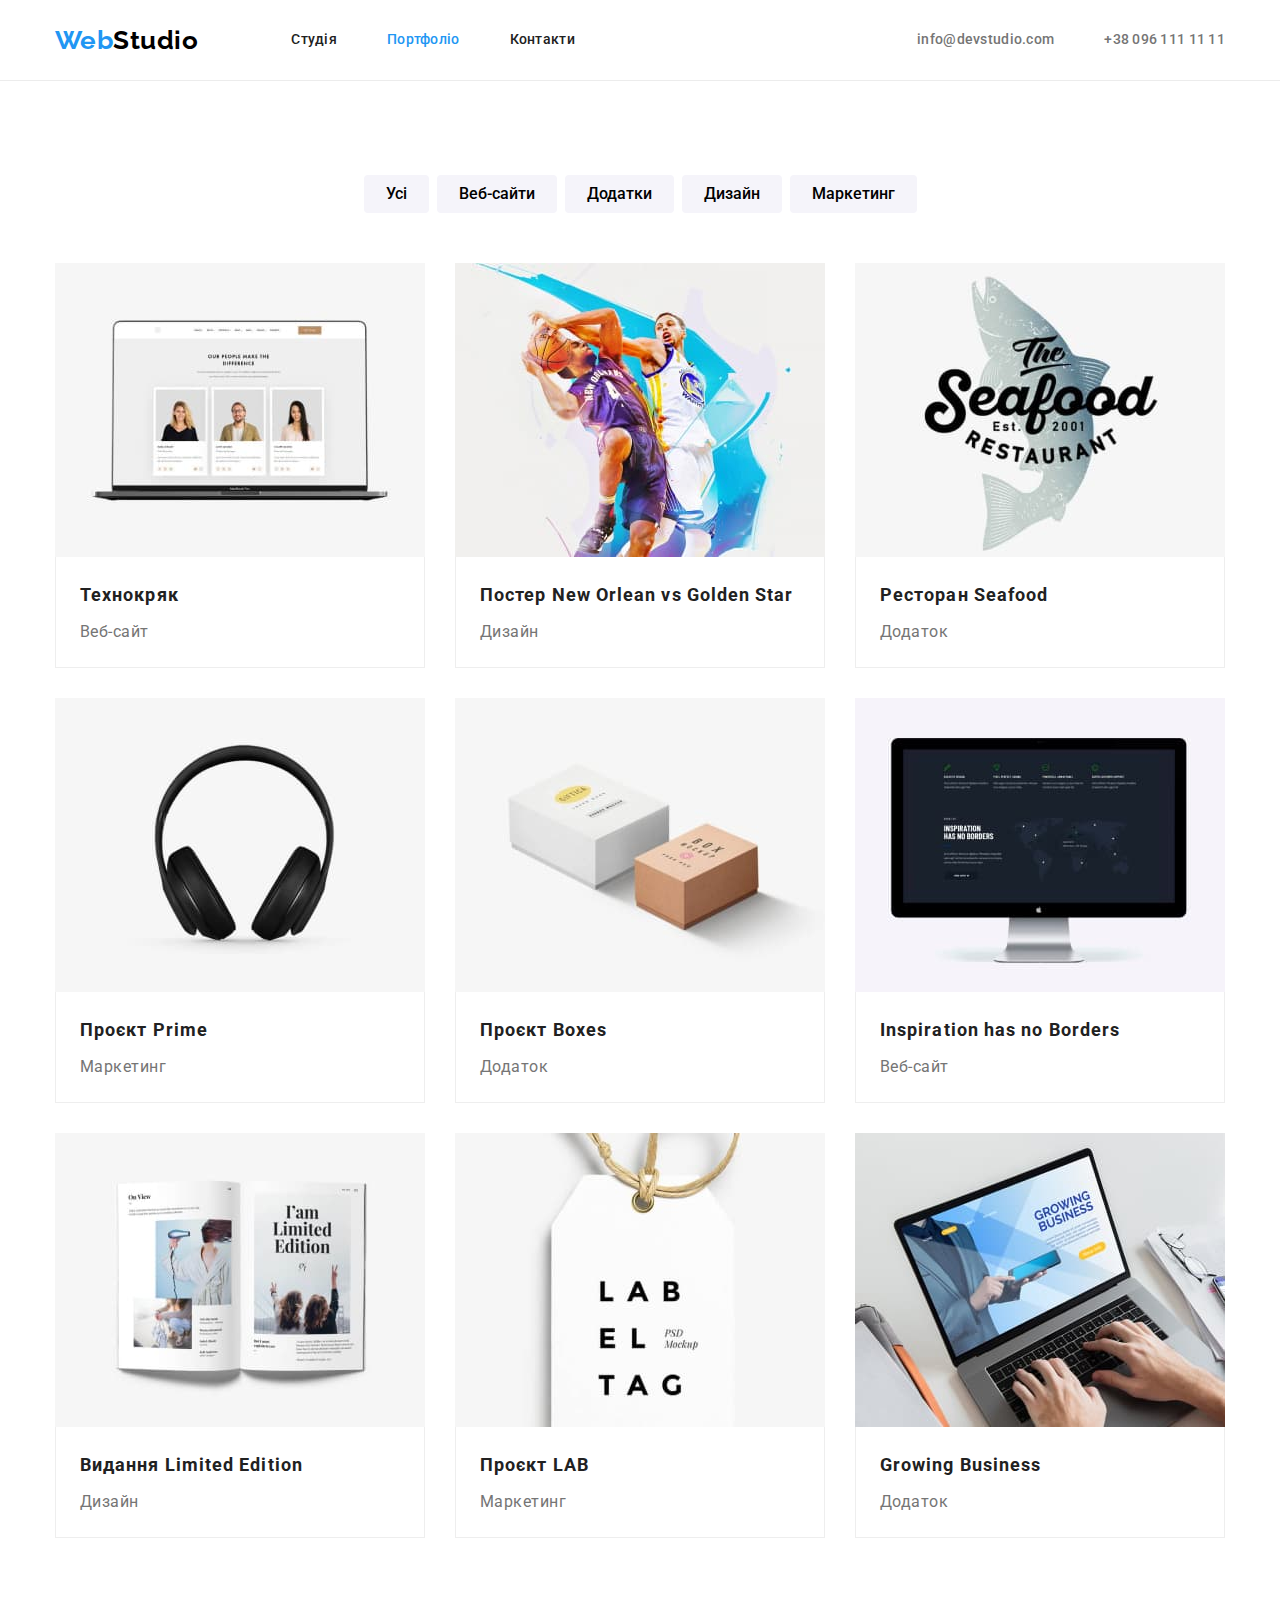
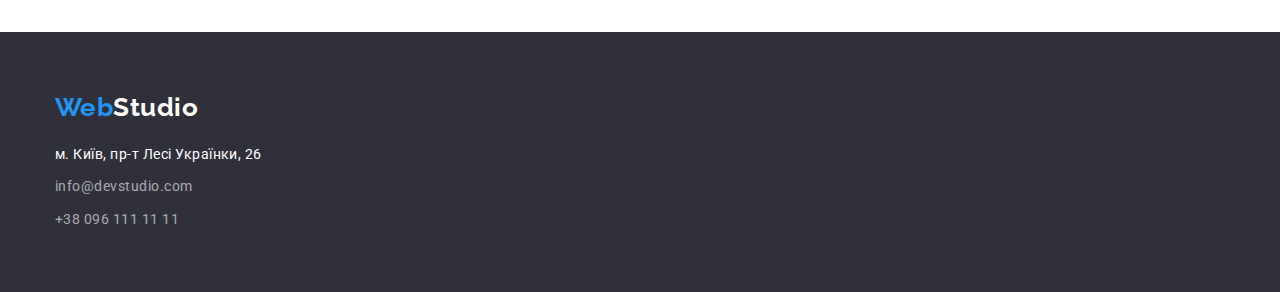
==== portfolio.html @ ea89e6c5 "add files" ====
<!DOCTYPE html>
<html lang="uk">
  <head>
    <meta charset="UTF-8" />
    <meta http-equiv="X-UA-Compatible" content="IE=edge" />
    <meta name="viewport" content="width=device-width, initial-scale=1.0" />
    <title>Портфоліо</title>
    <link rel="preconnect" href="https://fonts.googleapis.com" />
    <link rel="preconnect" href="https://fonts.gstatic.com" crossorigin />
    <link
      href="https://fonts.googleapis.com/css2?family=Raleway:wght@700&family=Roboto:wght@400;500;700;900&display=swap"
      rel="stylesheet"
    />
    <link rel="stylesheet" href="https://cdnjs.cloudflare.com/ajax/libs/modern-normalize/1.1.0/modern-normalize.min.css">
    <link rel="stylesheet" href="./css/styles.css" />
  </head>

  <body>
    <!-- HEADER-->
  <header class="page-header">
    <div class="container main-nav">
      <nav class="page-navigation">
        <a href="./index.html" lang="en" class="logo link">
          <span class="logo-element">Web</span>Studio</a>
        <ul class="menu list">
          <li class="menu-item link">
            <a href="./index.html" class="menu-link link"> Студія</a>
          </li>
          <li class="menu-item">
            <a href="./portfolio.html" class="menu-link link current"> Портфоліо</a>
          </li>
          <li class="menu-item">
            <a href="#" class="menu-link link"> Контакти</a>
          </li>
        </ul>
      </nav>
  
      <ul class="contact link list">
        <li class="contact-list">
          <a href="mailto:info@devstudio.com" class="contact-link link"> info@devstudio.com </a>
        </li>
        <li class="contact-list">
          <a href="tel:+380961111111" class="contact-link link">+38 096 111 11 11</a>
        </li>
      </ul>
    </div>
  
  </header>

    <!-- MAIN-->
    <main>
      <section class="section">
       <div class="container">
        <h1 class="visually-hidden">Портфоліо</h1>
        <ul class="menu-button">
          <li class="list"><button type="button" class="menu-button-item">Усі</button></li>
          <li class="list"><button type="button" class="menu-button-item">Веб-сайти</button></li>
          <li class="list"><button type="button" class="menu-button-item">Додатки</button></li>
          <li class="list"><button type="button" class="menu-button-item">Дизайн</button></li>
          <li class="list"><button type="button" class="menu-button-item">Маркетинг</button></li>
        </ul>
        
        <ul class="menu-portfolio">
          <li class="list">
            <img src="./images/projectone.jpg" alt="титульна сторінка сайту" class="image-portfolio" width="370" height="294" />
            <div class="menu-content">
              <h2 class="title-portfolio">Технокряк</h2>
              <p class="portfolio-text">Веб-сайт</p>
            </div>
          </li>
        
          <li class="list">
            <img src="./images/projecttwo.jpg" alt="два хлопці грають баскетбол" class="image-portfolio" width="370"
              height="294" />
            <div class="menu-content">
              <h2 class="title-portfolio">Постер New Orlean vs Golden Star</h2>
              <p class="portfolio-text">Дизайн</p>
            </div>
          </li>
        
          <li class="list">
            <img src="./images/projectthree.jpg" alt="назва ресторану на фоні риби" class="image-portfolio" width="370"
              height="294" />
            <div class="menu-content">
              <h2 class="title-portfolio">Ресторан Seafood</h2>
              <p class="portfolio-text">Додаток</p>
            </div>
          </li>
        
          <li class="list">
            <img src="./images/projectfour.jpg" alt="наушники" class="image-portfolio" width="370" height="294" />
            <div class="menu-content">
              <h2 class="title-portfolio">Проєкт Prime</h2>
              <p class="portfolio-text">Маркетинг</p>
            </div>
          </li>
          <li class="list">
            <img src="./images/projectfive.jpg" alt="дві коробки" class="image-portfolio" width="370" height="294" />
            <div class="menu-content">
              <h2 class="title-portfolio">Проєкт Boxes</h2>
              <p class="portfolio-text">Додаток</p>
            </div>
          </li>
          <li class="list">
            <img src="./images/projectsix.jpg" alt="монітор комп'ютера" class="image-portfolio" width="370" height="294" />
            <div class="menu-content">
              <h2 class="title-portfolio">Inspiration has no Borders</h2>
              <p class="portfolio-text">Веб-сайт</p>
            </div>
          </li>
          <li class="list">
            <img src="./images/projectseven.jpg" alt="розгортка журналу" class="image-portfolio" width="370" height="294" />
            <div class="menu-content">
              <h2 class="title-portfolio">Видання Limited Edition</h2>
              <p class="portfolio-text">Дизайн</p>
            </div>
          </li>
          <li class="list">
            <img src="./images/projecteight.jpg" alt="брендована етикетка" class="image-portfolio" width="370" height="294" />
            <div class="menu-content">
              <h2 class="title-portfolio">Проєкт LAB</h2>
              <p class="portfolio-text">Маркетинг</p>
            </div>
          </li>
          <li class="list">
            <img src="./images/projectnine.jpg" alt="людина здійснює пошук в додатку на ноутбуці" class="image-portfolio"
              width="370" height="294" />
            <div class="menu-content">
              <h2 class="title-portfolio">Growing Business</h2>
              <p class="portfolio-text">Додаток</p>
            </div>
          </li>
        </ul>
       </div>
      </section>
  

    </main>
    <!--FOOTER-->
<footer class="footer">
  <div class="container">
    <a href="./index.html" lang="en" class="logo link logo-footer">
      <span class="logo-element">Web</span><span class="logo-element-white">Studio</span></a>
    <address>
      <ul class="menu-address">
        <li class="list">
          <a href="https://goo.gl/maps/QuhDT7TjbHu4BWk88" target="_blank" rel="noopener noreferrer nofollow"
            class="link address">
            м. Київ, пр-т Лесі Українки, 26</a>
        </li>
        <li class="list">
          <a href="mailto:info@devstudio.com" class="address-contact link">
            info@devstudio.com
          </a>
        </li>
        <li class="list">
          <a href="tel:+380961111111" class="address-contact link">+38 096 111 11 11</a>
        </li>
      </ul>
    </address>
  </div>
</footer>
  </body>
</html>
---- css/styles.css ----
:root {
  --primary-color: #212121;
  --secondary-color: #757575;
  --logo-color: #000000;
  --accent-color: #2196f3;
  --white-color: #ffffff;
  --backgroud-primary-color: #2f303a;
  --background-secondary-color: #f5f4fa;
  --background-buttom-color: #188ce8;
}

body {
  color: var(--primary-color);
  background-color: var(--white-color);
  font-family: 'Roboto', sans-serif;
  font-size: 16px;
  font-weight: 400;
  letter-spacing: 0.03em;
}

.container{
  width: 100%;
  max-width: 1200px;
  margin: 0 auto;
  padding: 0 15px;
}

.section {
padding: 94px 0;
}

ul {
  margin: 0;
  padding-left: 0;
}

h1, h2, h3, h4, p {
  margin-top: 0;
  margin-bottom: 0;
}

.link {
  text-decoration: none;
}

.list {
  list-style: none;
}

.visually-hidden {
  position: absolute;
  white-space: nowrap;
  width: 1px;
  height: 1px;
  overflow: hidden;
  border: 0;
  padding: 0;
  clip: rect(0 0 0 0);
  clip-path: inset(50%);
  margin: -1px;
}

.link.current {
  color: var(--accent-color);
}

img {
  display: block;
  max-width: 100%;
  height: auto;
}

/* Header*/

.page-header {
  border-bottom: 1px solid #ECECEC;

}

.main-nav {
  display: flex;
  align-items: center;
  justify-content: space-between;
}

.page-navigation {
  display: flex;
  align-items: center;
  gap: 93px;
}


.logo {
  padding-top: 24px;
  padding-bottom: 24px;

  font-family: 'Raleway', sans-serif;
  font-weight: 700;
  font-size: 26px;
  line-height: 1.19;
  color: var(--logo-color);
}

.logo-element {
  color: var(--accent-color);
}

.menu {
  display: flex;
  align-items: center;
  gap: 50px;
} 

.menu-link {
  display: block;
  padding-top: 32px;
  padding-bottom: 32px;

  color: var(--primary-color);
  font-weight: 500;
  font-size: 14px;
  line-height: 1.14;
  letter-spacing: 0.02em;
}

.menu-link:hover,
.menu-link:focus {
  color: var(--accent-color);
}

.contact {
  display: flex;
  align-items: center;
  gap: 50px;
  /* margin-left: auto; */
}

.contact-link {
  display: block;
  padding-top: 32px;
  padding-bottom: 32px;

  color: var(--secondary-color);
  font-weight: 500;
  font-size: 14px;
  line-height: 1.14;
  letter-spacing: 0.02em;
}



.contact-link:hover,
.contact-link:focus {
  color: var(--accent-color);
}

/*Main*/

.hero {
  background-color: var(--backgroud-primary-color);
  text-align: center;
}

.hero.section {
  padding-top: 200px;
  padding-bottom: 200px;

}

.hero-title {
  margin-bottom: 30px;
  max-width: 696px;
  margin-left: auto;
  margin-right: auto;
  text-align: center;

  color: var(--white-color);
  font-weight: 900;
  font-size: 44px;
  line-height: 1.36;
  letter-spacing: 0.06em;
  text-transform: uppercase;
}

.hero-button {
  border: none;
  border-radius: 4px;
  padding: 10px 32px;
  min-width: 216px;
  margin: 0 auto;

  color: var(--white-color);
  background-color: var(--accent-color);
  font-family: inherit;
  font-weight: 700;
  font-size: inherit;
  line-height: 1.87;
  letter-spacing: 0.06em;
  cursor: pointer;
}

.hero-button:hover,
.hero-button:focus,
.hero-button:active {
  background-color: var(--background-buttom-color);
}

.benefits-list {
  display: flex;
  flex-basis: calc((100% - 90px) / 4);
  gap: 30px;

}

.benefits-list-title {
  margin-bottom: 10px;
  font-weight: 700;
  font-size: 14px;
  line-height: 1.14;

  text-transform: uppercase;
}

.benefits-list-description {
  width: 270px;
  color: var(--secondary-color);
  font-size: 14px;
  line-height: 1.71;
}

.title {
  margin-bottom: 50px;
  margin-left: auto;
  margin-right: auto;
  text-align: center;

  font-weight: 700;
  font-size: 36px;
  line-height: 1.16;
}

.work {
  padding-top: 0;
}

.work-list {
  display: flex;
  flex-basis: calc((100%-60px)/3);
  gap: 30px;
}

.team {
  background-color: var(--background-secondary-color);
}

.team-list {
  display: flex;
  flex-basis: calc((100%-90px)/4);
  gap: 30px;
}

.team-list .list {
  box-shadow: 0px 1px 3px rgba(0, 0, 0, 0.12), 0px 1px 1px rgba(0, 0, 0, 0.14), 0px 2px 1px rgba(0, 0, 0, 0.2);
  border-radius: 0px 0px 4px 4px;

  background-color: var(--white-color);
}

.team-descr {
  padding-top: 30px;
  padding-bottom: 30px;
}

.name {
  margin-bottom: 10px;
  text-align: center;

  font-weight: 500;
  font-size: inherit;
  line-height: 1.18;
}



.position {
  text-align: center;
  color: var(--secondary-color);
  line-height: 1.18;
}

/*Footer*/
.footer {
  background-color: var(--backgroud-primary-color);
  padding-top: 60px;
  padding-bottom: 60px;
}

.logo-footer {
  display: block;
  padding: 0;
  margin-right: 0;
  margin-bottom: 20px;
}

.logo-element-white {
  color: var(--white-color);
}
.menu-address .list:not(:last-child) {
  margin-bottom: 9px;
}

.address {

  color: var(--white-color);
  font-style: normal;
  font-size: 14px;
  line-height: 1.71;
}

.address:hover,
.address:focus {
  color: var(--accent-color);
}

.address-contact {
  margin-bottom: 9px;

  color: rgba(255, 255, 255, 0.6);
  font-style: normal;
  font-size: 14px;
  line-height: 1.71;
}

.address-contact:hover,
.address-contact:focus {
  color: var(--accent-color);
}

/* Portfolio*/
.title-portfolio {
  margin-bottom: 4px;

  font-weight: 700;
  font-size: 18px;
  line-height: 2;
  letter-spacing: 0.06em;
}
.portfolio-text {
  color: var(--secondary-color);
  line-height: 1.87;
}

.menu-button {
  display: flex;
  gap: 8px;
  align-items: center;
  justify-content: center;
}

.menu-button .list {
  margin-bottom: 50px;
}

.menu-button-item {
  border-style: none;
  border-color: var(--background-secondary-color);
  border-radius: 4px;
  padding: 6px 22px;


  background: var(--background-secondary-color);
  font-family: inherit;
  font-weight: 500;
  font-size: inherit;
  line-height: 1.62;
  cursor: pointer;
}

.menu-button-item:hover,
.menu-button-item:focus,
.menu-button-item:active {
  color: var(--white-color);
  background: var(--accent-color);
  box-shadow: 0px 3px 1px rgba(0, 0, 0, 0.1), 0px 1px 2px rgba(0, 0, 0, 0.08), 0px 2px 2px rgba(0, 0, 0, 0.12);
}

.menu-portfolio {
  display: flex;
  flex-wrap: wrap;
  flex-basis: calc((100%-60px)/3);
  gap: 30px;
}

.menu-content {
  padding: 20px 24px;
  border-left: 1px solid #EEEEEE;
  border-right: 1px solid #EEEEEE;
  border-bottom: 1px solid #EEEEEE;
}
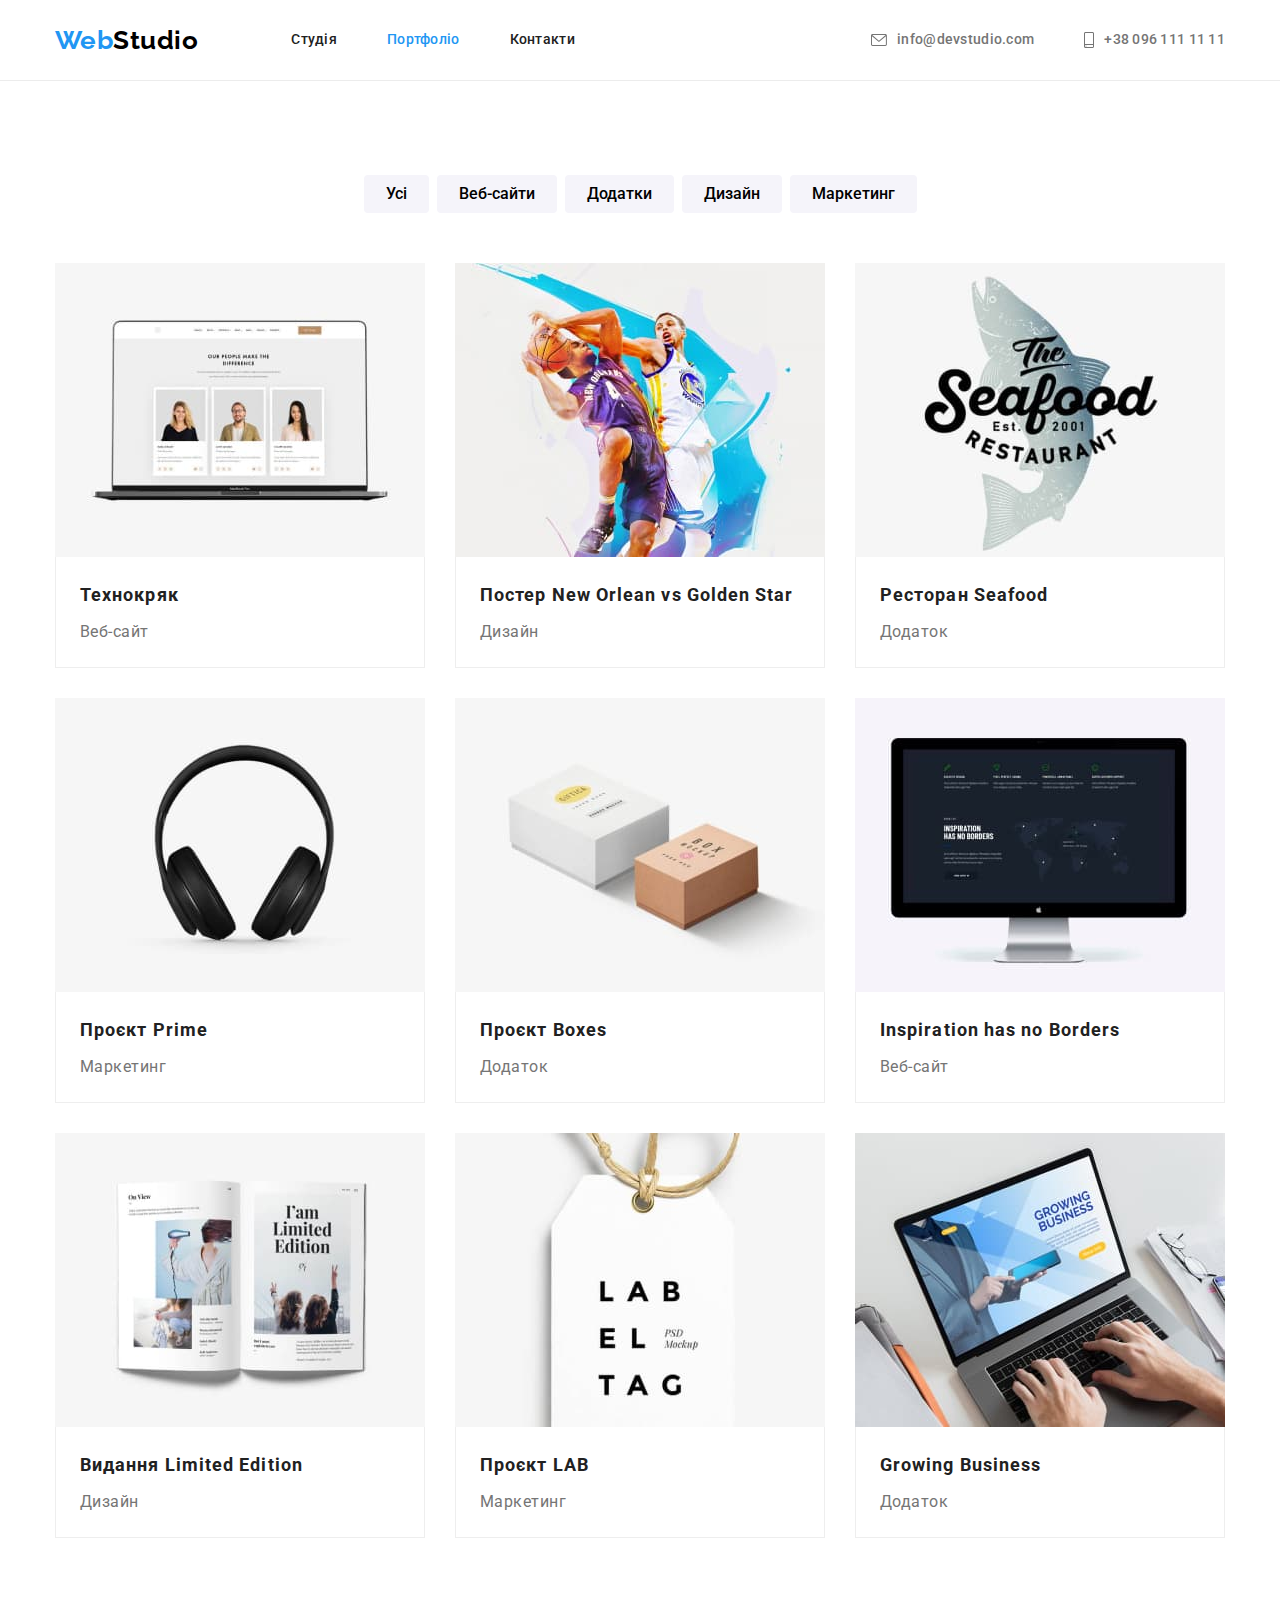
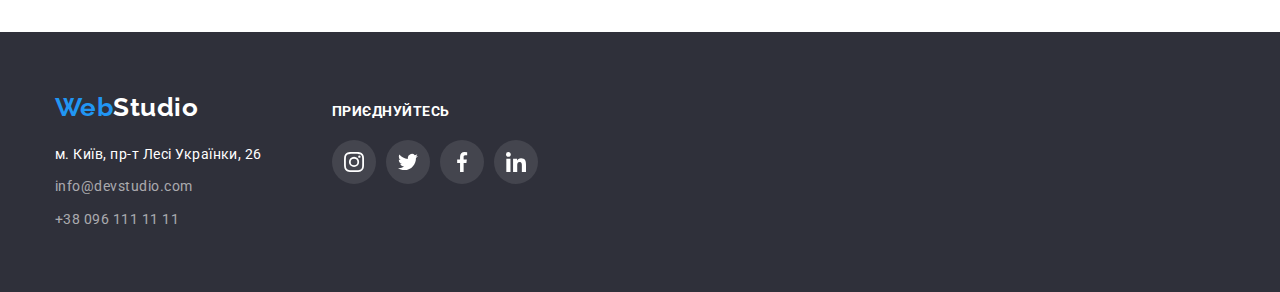
==== commit fa82906b: "update index.html and portfolio.html" ====
--- a/portfolio.html
+++ b/portfolio.html
@@ -11,154 +11,293 @@
       href="https://fonts.googleapis.com/css2?family=Raleway:wght@700&family=Roboto:wght@400;500;700;900&display=swap"
       rel="stylesheet"
     />
-    <link rel="stylesheet" href="https://cdnjs.cloudflare.com/ajax/libs/modern-normalize/1.1.0/modern-normalize.min.css">
+    <link
+      rel="stylesheet"
+      href="https://cdnjs.cloudflare.com/ajax/libs/modern-normalize/1.1.0/modern-normalize.min.css"
+    />
     <link rel="stylesheet" href="./css/styles.css" />
   </head>
 
   <body>
     <!-- HEADER-->
-  <header class="page-header">
-    <div class="container main-nav">
-      <nav class="page-navigation">
-        <a href="./index.html" lang="en" class="logo link">
-          <span class="logo-element">Web</span>Studio</a>
-        <ul class="menu list">
-          <li class="menu-item link">
-            <a href="./index.html" class="menu-link link"> Студія</a>
+    <header class="page-header">
+      <div class="container main-nav">
+        <nav class="page-navigation">
+          <a href="./index.html" lang="en" class="logo link">
+            <span class="logo-element">Web</span>Studio</a
+          >
+          <ul class="menu list">
+            <li class="menu-item link">
+              <a href="./index.html" class="menu-link link"> Студія</a>
+            </li>
+            <li class="menu-item">
+              <a href="./portfolio.html" class="menu-link link current"> Портфоліо</a>
+            </li>
+            <li class="menu-item">
+              <a href="#" class="menu-link link"> Контакти</a>
+            </li>
+          </ul>
+        </nav>
+
+        <ul class="contact link list">
+          <li class="contact-list">
+            <div class="contact-group">
+              <svg class="contact-icon" width="16" height="12">
+                <use href="./images/icons.svg#icon-envelope"></use>
+              </svg>
+              <a href="mailto:info@devstudio.com" class="contact-link link"> info@devstudio.com </a>
+            </div>
           </li>
-          <li class="menu-item">
-            <a href="./portfolio.html" class="menu-link link current"> Портфоліо</a>
-          </li>
-          <li class="menu-item">
-            <a href="#" class="menu-link link"> Контакти</a>
+          <li class="contact-list">
+            <div class="contact-group">
+              <svg class="contact-icon" width="10" height="16">
+                <use href="./images/icons.svg#icon-smartphone"></use>
+              </svg>
+              <a href="tel:+380961111111" class="contact-link link">+38 096 111 11 11</a>
+            </div>
           </li>
         </ul>
-      </nav>
-  
-      <ul class="contact link list">
-        <li class="contact-list">
-          <a href="mailto:info@devstudio.com" class="contact-link link"> info@devstudio.com </a>
-        </li>
-        <li class="contact-list">
-          <a href="tel:+380961111111" class="contact-link link">+38 096 111 11 11</a>
-        </li>
-      </ul>
-    </div>
-  
-  </header>
+      </div>
+    </header>
 
     <!-- MAIN-->
     <main>
       <section class="section">
-       <div class="container">
-        <h1 class="visually-hidden">Портфоліо</h1>
-        <ul class="menu-button">
-          <li class="list"><button type="button" class="menu-button-item">Усі</button></li>
-          <li class="list"><button type="button" class="menu-button-item">Веб-сайти</button></li>
-          <li class="list"><button type="button" class="menu-button-item">Додатки</button></li>
-          <li class="list"><button type="button" class="menu-button-item">Дизайн</button></li>
-          <li class="list"><button type="button" class="menu-button-item">Маркетинг</button></li>
-        </ul>
-        
-        <ul class="menu-portfolio">
-          <li class="list">
-            <img src="./images/projectone.jpg" alt="титульна сторінка сайту" class="image-portfolio" width="370" height="294" />
-            <div class="menu-content">
-              <h2 class="title-portfolio">Технокряк</h2>
-              <p class="portfolio-text">Веб-сайт</p>
-            </div>
-          </li>
-        
-          <li class="list">
-            <img src="./images/projecttwo.jpg" alt="два хлопці грають баскетбол" class="image-portfolio" width="370"
-              height="294" />
-            <div class="menu-content">
-              <h2 class="title-portfolio">Постер New Orlean vs Golden Star</h2>
-              <p class="portfolio-text">Дизайн</p>
-            </div>
-          </li>
-        
-          <li class="list">
-            <img src="./images/projectthree.jpg" alt="назва ресторану на фоні риби" class="image-portfolio" width="370"
-              height="294" />
-            <div class="menu-content">
-              <h2 class="title-portfolio">Ресторан Seafood</h2>
-              <p class="portfolio-text">Додаток</p>
-            </div>
-          </li>
-        
-          <li class="list">
-            <img src="./images/projectfour.jpg" alt="наушники" class="image-portfolio" width="370" height="294" />
-            <div class="menu-content">
-              <h2 class="title-portfolio">Проєкт Prime</h2>
-              <p class="portfolio-text">Маркетинг</p>
-            </div>
-          </li>
-          <li class="list">
-            <img src="./images/projectfive.jpg" alt="дві коробки" class="image-portfolio" width="370" height="294" />
-            <div class="menu-content">
-              <h2 class="title-portfolio">Проєкт Boxes</h2>
-              <p class="portfolio-text">Додаток</p>
-            </div>
-          </li>
-          <li class="list">
-            <img src="./images/projectsix.jpg" alt="монітор комп'ютера" class="image-portfolio" width="370" height="294" />
-            <div class="menu-content">
-              <h2 class="title-portfolio">Inspiration has no Borders</h2>
-              <p class="portfolio-text">Веб-сайт</p>
-            </div>
-          </li>
-          <li class="list">
-            <img src="./images/projectseven.jpg" alt="розгортка журналу" class="image-portfolio" width="370" height="294" />
-            <div class="menu-content">
-              <h2 class="title-portfolio">Видання Limited Edition</h2>
-              <p class="portfolio-text">Дизайн</p>
-            </div>
-          </li>
-          <li class="list">
-            <img src="./images/projecteight.jpg" alt="брендована етикетка" class="image-portfolio" width="370" height="294" />
-            <div class="menu-content">
-              <h2 class="title-portfolio">Проєкт LAB</h2>
-              <p class="portfolio-text">Маркетинг</p>
-            </div>
-          </li>
-          <li class="list">
-            <img src="./images/projectnine.jpg" alt="людина здійснює пошук в додатку на ноутбуці" class="image-portfolio"
-              width="370" height="294" />
-            <div class="menu-content">
-              <h2 class="title-portfolio">Growing Business</h2>
-              <p class="portfolio-text">Додаток</p>
-            </div>
-          </li>
-        </ul>
-       </div>
+        <div class="container">
+          <h1 class="visually-hidden">Портфоліо</h1>
+          <ul class="menu-button">
+            <li class="list"><button type="button" class="menu-button-item">Усі</button></li>
+            <li class="list"><button type="button" class="menu-button-item">Веб-сайти</button></li>
+            <li class="list"><button type="button" class="menu-button-item">Додатки</button></li>
+            <li class="list"><button type="button" class="menu-button-item">Дизайн</button></li>
+            <li class="list"><button type="button" class="menu-button-item">Маркетинг</button></li>
+          </ul>
+
+          <ul class="menu-portfolio">
+            <li class="list">
+              <a href="" class="menu-portfolio-link link">
+                <div class="portfolio-card">
+                  <img
+                    src="./images/projectone.jpg"
+                    alt="титульна сторінка сайту"
+                    class="image-portfolio"
+                    width="370"
+                    height="294"
+                  />
+                  <div class="menu-content">
+                    <h2 class="title-portfolio">Технокряк</h2>
+                    <p class="portfolio-text">Веб-сайт</p>
+                  </div>
+                </div>
+              </a>
+            </li>
+
+            <li class="list">
+              <a href="" class="menu-portfolio-link link">
+                <div class="portfolio-card">
+                  <img
+                    src="./images/projecttwo.jpg"
+                    alt="два хлопці грають баскетбол"
+                    class="image-portfolio"
+                    width="370"
+                    height="294"
+                  />
+                  <div class="menu-content">
+                    <h2 class="title-portfolio">Постер New Orlean vs Golden Star</h2>
+                    <p class="portfolio-text">Дизайн</p>
+                  </div>
+                </div>
+              </a>
+            </li>
+
+            <li class="list">
+              <a href="" class="menu-portfolio-link link">
+                <div class="portfolio-card">
+                  <img
+                    src="./images/projectthree.jpg"
+                    alt="назва ресторану на фоні риби"
+                    class="image-portfolio"
+                    width="370"
+                    height="294"
+                  />
+                  <div class="menu-content">
+                    <h2 class="title-portfolio">Ресторан Seafood</h2>
+                    <p class="portfolio-text">Додаток</p>
+                  </div>
+                </div>
+              </a>
+            </li>
+
+            <li class="list">
+              <a href="" class="menu-portfolio-link link">
+                <div class="portfolio-card">
+                  <img
+                    src="./images/projectfour.jpg"
+                    alt="наушники"
+                    class="image-portfolio"
+                    width="370"
+                    height="294"
+                  />
+                  <div class="menu-content">
+                    <h2 class="title-portfolio">Проєкт Prime</h2>
+                    <p class="portfolio-text">Маркетинг</p>
+                  </div>
+                </div>
+              </a>
+            </li>
+            <li class="list">
+              <a href="" class="menu-portfolio-link link">
+                <div class="portfolio-card">
+                  <img
+                    src="./images/projectfive.jpg"
+                    alt="дві коробки"
+                    class="image-portfolio"
+                    width="370"
+                    height="294"
+                  />
+                  <div class="menu-content">
+                    <h2 class="title-portfolio">Проєкт Boxes</h2>
+                    <p class="portfolio-text">Додаток</p>
+                  </div>
+                </div>
+              </a>
+            </li>
+            <li class="list">
+              <a href="" class="menu-portfolio-link link">
+                <div class="portfolio-card">
+                  <img
+                    src="./images/projectsix.jpg"
+                    alt="монітор комп'ютера"
+                    class="image-portfolio"
+                    width="370"
+                    height="294"
+                  />
+                  <div class="menu-content">
+                    <h2 class="title-portfolio">Inspiration has no Borders</h2>
+                    <p class="portfolio-text">Веб-сайт</p>
+                  </div>
+                </div>
+              </a>
+            </li>
+            <li class="list">
+              <a href="" class="menu-portfolio-link link">
+                <div class="portfolio-card">
+                  <img
+                    src="./images/projectseven.jpg"
+                    alt="розгортка журналу"
+                    class="image-portfolio"
+                    width="370"
+                    height="294"
+                  />
+                  <div class="menu-content">
+                    <h2 class="title-portfolio">Видання Limited Edition</h2>
+                    <p class="portfolio-text">Дизайн</p>
+                  </div>
+                </div>
+              </a>
+            </li>
+            <li class="list">
+              <a href="" class="menu-portfolio-link link">
+                <div class="portfolio-card">
+                  <img
+                    src="./images/projecteight.jpg"
+                    alt="брендована етикетка"
+                    class="image-portfolio"
+                    width="370"
+                    height="294"
+                  />
+                  <div class="menu-content">
+                    <h2 class="title-portfolio">Проєкт LAB</h2>
+                    <p class="portfolio-text">Маркетинг</p>
+                  </div>
+                </div>
+              </a>
+            </li>
+            <li class="list">
+              <a href="" class="menu-portfolio-link link">
+                <div class="portfolio-card">
+                  <img
+                    src="./images/projectnine.jpg"
+                    alt="людина здійснює пошук в додатку на ноутбуці"
+                    class="image-portfolio"
+                    width="370"
+                    height="294"
+                  />
+                  <div class="menu-content">
+                    <h2 class="title-portfolio">Growing Business</h2>
+                    <p class="portfolio-text">Додаток</p>
+                  </div>
+                </div>
+              </a>
+            </li>
+          </ul>
+        </div>
       </section>
-  
-
     </main>
     <!--FOOTER-->
-<footer class="footer">
-  <div class="container">
-    <a href="./index.html" lang="en" class="logo link logo-footer">
-      <span class="logo-element">Web</span><span class="logo-element-white">Studio</span></a>
-    <address>
-      <ul class="menu-address">
-        <li class="list">
-          <a href="https://goo.gl/maps/QuhDT7TjbHu4BWk88" target="_blank" rel="noopener noreferrer nofollow"
-            class="link address">
-            м. Київ, пр-т Лесі Українки, 26</a>
-        </li>
-        <li class="list">
-          <a href="mailto:info@devstudio.com" class="address-contact link">
-            info@devstudio.com
-          </a>
-        </li>
-        <li class="list">
-          <a href="tel:+380961111111" class="address-contact link">+38 096 111 11 11</a>
-        </li>
-      </ul>
-    </address>
-  </div>
-</footer>
+    <footer class="footer">
+      <div class="container footer-blok">
+        <div class="adress-blok">
+          <a href="./index.html" lang="en" class="logo link logo-footer">
+            <span class="logo-element">Web</span><span class="logo-element-white">Studio</span></a
+          >
+          <address>
+            <ul class="menu-address">
+              <li class="list">
+                <a
+                  href="https://goo.gl/maps/QuhDT7TjbHu4BWk88"
+                  target="_blank"
+                  rel="noopener noreferrer nofollow"
+                  class="link address"
+                >
+                  м. Київ, пр-т Лесі Українки, 26</a
+                >
+              </li>
+              <li class="list">
+                <a href="mailto:info@devstudio.com" class="address-contact link">
+                  info@devstudio.com
+                </a>
+              </li>
+              <li class="list">
+                <a href="tel:+380961111111" class="address-contact link">+38 096 111 11 11</a>
+              </li>
+            </ul>
+          </address>
+        </div>
+        <div class="net-link-blok">
+          <p class="net-link-text">Приєднуйтесь</p>
+          <ul class="net-list list">
+            <li>
+              <a href="" class="net-link footer-net-link">
+                <svg class="net-icon" width="20" height="20">
+                  <use href="./images/icons.svg#icon-instagram"></use>
+                </svg>
+              </a>
+            </li>
+            <li>
+              <a href="" class="net-link footer-net-link">
+                <svg class="net-icon" width="20" height="20">
+                  <use href="./images/icons.svg#icon-twitter"></use>
+                </svg>
+              </a>
+            </li>
+            <li>
+              <a href="" class="net-link footer-net-link">
+                <svg class="net-icon" width="20" height="20">
+                  <use href="./images/icons.svg#icon-facebook"></use>
+                </svg>
+              </a>
+            </li>
+            <li>
+              <a href="" class="net-link footer-net-link">
+                <svg class="net-icon" width="20" height="20">
+                  <use href="./images/icons.svg#icon-linkedin"></use>
+                </svg>
+              </a>
+            </li>
+          </ul>
+        </div>
+      </div>
+    </footer>
   </body>
 </html>
--- a/css/styles.css
+++ b/css/styles.css
@@ -7,6 +7,8 @@
   --backgroud-primary-color: #2f303a;
   --background-secondary-color: #f5f4fa;
   --background-buttom-color: #188ce8;
+  --background-icon-color: rgba(255, 255, 255, 0.1);
+  --color-icon: #afb1b8;
 }
 
 body {
@@ -18,7 +20,7 @@
   letter-spacing: 0.03em;
 }
 
-.container{
+.container {
   width: 100%;
   max-width: 1200px;
   margin: 0 auto;
@@ -26,7 +28,7 @@
 }
 
 .section {
-padding: 94px 0;
+  padding: 94px 0;
 }
 
 ul {
@@ -34,7 +36,11 @@
   padding-left: 0;
 }
 
-h1, h2, h3, h4, p {
+h1,
+h2,
+h3,
+h4,
+p {
   margin-top: 0;
   margin-bottom: 0;
 }
@@ -73,8 +79,7 @@
 /* Header*/
 
 .page-header {
-  border-bottom: 1px solid #ECECEC;
-
+  border-bottom: 1px solid #ececec;
 }
 
 .main-nav {
@@ -88,7 +93,6 @@
   align-items: center;
   gap: 93px;
 }
-
 
 .logo {
   padding-top: 24px;
@@ -109,7 +113,7 @@
   display: flex;
   align-items: center;
   gap: 50px;
-} 
+}
 
 .menu-link {
   display: block;
@@ -128,11 +132,18 @@
   color: var(--accent-color);
 }
 
+.contact-group {
+  display: flex;
+  align-items: center;
+  gap: 10px;
+  color: var(--secondary-color);
+  cursor: pointer;
+}
+
 .contact {
   display: flex;
   align-items: center;
   gap: 50px;
-  /* margin-left: auto; */
 }
 
 .contact-link {
@@ -146,25 +157,39 @@
   line-height: 1.14;
   letter-spacing: 0.02em;
 }
-
-
-
-.contact-link:hover,
-.contact-link:focus {
+.contact-icon {
+  fill: currentColor;
+}
+
+.contact-group:hover,
+.contact-group:focus {
+  color: var(--accent-color);
+}
+
+.contact-group:hover .contact-link,
+.contact-group:focus .contact-link {
   color: var(--accent-color);
 }
 
 /*Main*/
 
 .hero {
+  max-width: 1600px;
+  height: 600px;
+  margin-right: auto;
+  margin-left: auto;
   background-color: var(--backgroud-primary-color);
   text-align: center;
+  background-image: linear-gradient(to right, rgba(47, 48, 58, 0.4), rgba(47, 48, 58, 0.4)),
+    url(../images/hero-img.jpg);
+  background-repeat: no-repeat;
+  background-size: cover;
+  background-position: center;
 }
 
 .hero.section {
   padding-top: 200px;
   padding-bottom: 200px;
-
 }
 
 .hero-title {
@@ -205,11 +230,24 @@
   background-color: var(--background-buttom-color);
 }
 
+/* Benefits */
+
+.benefits-img {
+  display: flex;
+  align-items: center;
+  justify-content: center;
+
+  width: 270px;
+  height: 120px;
+  background: var(--background-secondary-color);
+  border-radius: 4px;
+  margin-bottom: 30px;
+}
+
 .benefits-list {
   display: flex;
   flex-basis: calc((100% - 90px) / 4);
   gap: 30px;
-
 }
 
 .benefits-list-title {
@@ -245,22 +283,25 @@
 
 .work-list {
   display: flex;
-  flex-basis: calc((100%-60px)/3);
+  flex-basis: calc((100%-60px) / 3);
   gap: 30px;
 }
 
+/* Team */
 .team {
   background-color: var(--background-secondary-color);
 }
 
 .team-list {
   display: flex;
-  flex-basis: calc((100%-90px)/4);
+  flex-basis: calc((100%-90px) / 4);
   gap: 30px;
 }
 
-.team-list .list {
-  box-shadow: 0px 1px 3px rgba(0, 0, 0, 0.12), 0px 1px 1px rgba(0, 0, 0, 0.14), 0px 2px 1px rgba(0, 0, 0, 0.2);
+.team-list > .list {
+  padding-bottom: 30px;
+  box-shadow: 0px 1px 3px rgba(0, 0, 0, 0.12), 0px 1px 1px rgba(0, 0, 0, 0.14),
+    0px 2px 1px rgba(0, 0, 0, 0.2);
   border-radius: 0px 0px 4px 4px;
 
   background-color: var(--white-color);
@@ -268,7 +309,7 @@
 
 .team-descr {
   padding-top: 30px;
-  padding-bottom: 30px;
+  padding-bottom: 16px;
 }
 
 .name {
@@ -279,8 +320,6 @@
   font-size: inherit;
   line-height: 1.18;
 }
-
-
 
 .position {
   text-align: center;
@@ -288,6 +327,59 @@
   line-height: 1.18;
 }
 
+.net-list {
+  display: flex;
+  justify-content: center;
+  gap: 10px;
+}
+
+.net-link {
+  display: flex;
+  align-items: center;
+  justify-content: center;
+  width: 44px;
+  height: 44px;
+  color: var(--color-icon);
+  background-color: var(--white-color);
+  border-radius: 50%;
+}
+
+.net-icon {
+  fill: currentColor;
+}
+
+.net-link:hover,
+.net-link:focus {
+  background-color: var(--accent-color);
+  color: var(--white-color);
+}
+
+/* Clients */
+.clients-list {
+  display: flex;
+  gap: 30px;
+}
+.clients-item {
+  width: calc((100%-150px) / 6);
+}
+.clients-link {
+  display: flex;
+  align-items: center;
+  justify-content: center;
+  width: 100%;
+  height: 92px;
+  border: 1px solid #afb1b8;
+  border-radius: 4px;
+  color: var(--color-icon);
+}
+.clients-icon {
+  fill: currentColor;
+}
+
+.clients-link:hover,
+.clients-link:focus {
+  color: var(--accent-color);
+}
 /*Footer*/
 .footer {
   background-color: var(--backgroud-primary-color);
@@ -295,6 +387,12 @@
   padding-bottom: 60px;
 }
 
+.footer-blok {
+  display: flex;
+  align-items: baseline;
+  gap: 70px;
+}
+
 .logo-footer {
   display: block;
   padding: 0;
@@ -310,7 +408,6 @@
 }
 
 .address {
-
   color: var(--white-color);
   font-style: normal;
   font-size: 14px;
@@ -334,6 +431,22 @@
 .address-contact:hover,
 .address-contact:focus {
   color: var(--accent-color);
+}
+
+/* Net-link */
+
+.net-link-text {
+  margin-bottom: 20px;
+  font-weight: 700;
+  font-size: 14px;
+  line-height: 1.14;
+  text-transform: uppercase;
+  color: var(--white-color);
+}
+
+.footer-net-link {
+  background: var(--background-icon-color);
+  color: var(--white-color);
 }
 
 /* Portfolio*/
@@ -344,6 +457,7 @@
   font-size: 18px;
   line-height: 2;
   letter-spacing: 0.06em;
+  color: var(--primary-color);
 }
 .portfolio-text {
   color: var(--secondary-color);
@@ -366,7 +480,6 @@
   border-color: var(--background-secondary-color);
   border-radius: 4px;
   padding: 6px 22px;
-
 
   background: var(--background-secondary-color);
   font-family: inherit;
@@ -381,19 +494,26 @@
 .menu-button-item:active {
   color: var(--white-color);
   background: var(--accent-color);
-  box-shadow: 0px 3px 1px rgba(0, 0, 0, 0.1), 0px 1px 2px rgba(0, 0, 0, 0.08), 0px 2px 2px rgba(0, 0, 0, 0.12);
+  box-shadow: 0px 3px 1px rgba(0, 0, 0, 0.1), 0px 1px 2px rgba(0, 0, 0, 0.08),
+    0px 2px 2px rgba(0, 0, 0, 0.12);
 }
 
 .menu-portfolio {
   display: flex;
   flex-wrap: wrap;
-  flex-basis: calc((100%-60px)/3);
+  flex-basis: calc((100%-60px) / 3);
   gap: 30px;
 }
 
 .menu-content {
   padding: 20px 24px;
-  border-left: 1px solid #EEEEEE;
-  border-right: 1px solid #EEEEEE;
-  border-bottom: 1px solid #EEEEEE;
-}+  border-left: 1px solid #eeeeee;
+  border-right: 1px solid #eeeeee;
+  border-bottom: 1px solid #eeeeee;
+}
+
+.menu-portfolio-link:hover .portfolio-card,
+.menu-portfolio-link:focus {
+  box-shadow: 0px 1px 1px rgba(0, 0, 0, 0.12), 0px 4px 4px rgba(0, 0, 0, 0.06),
+    1px 4px 6px rgba(0, 0, 0, 0.16);
+}
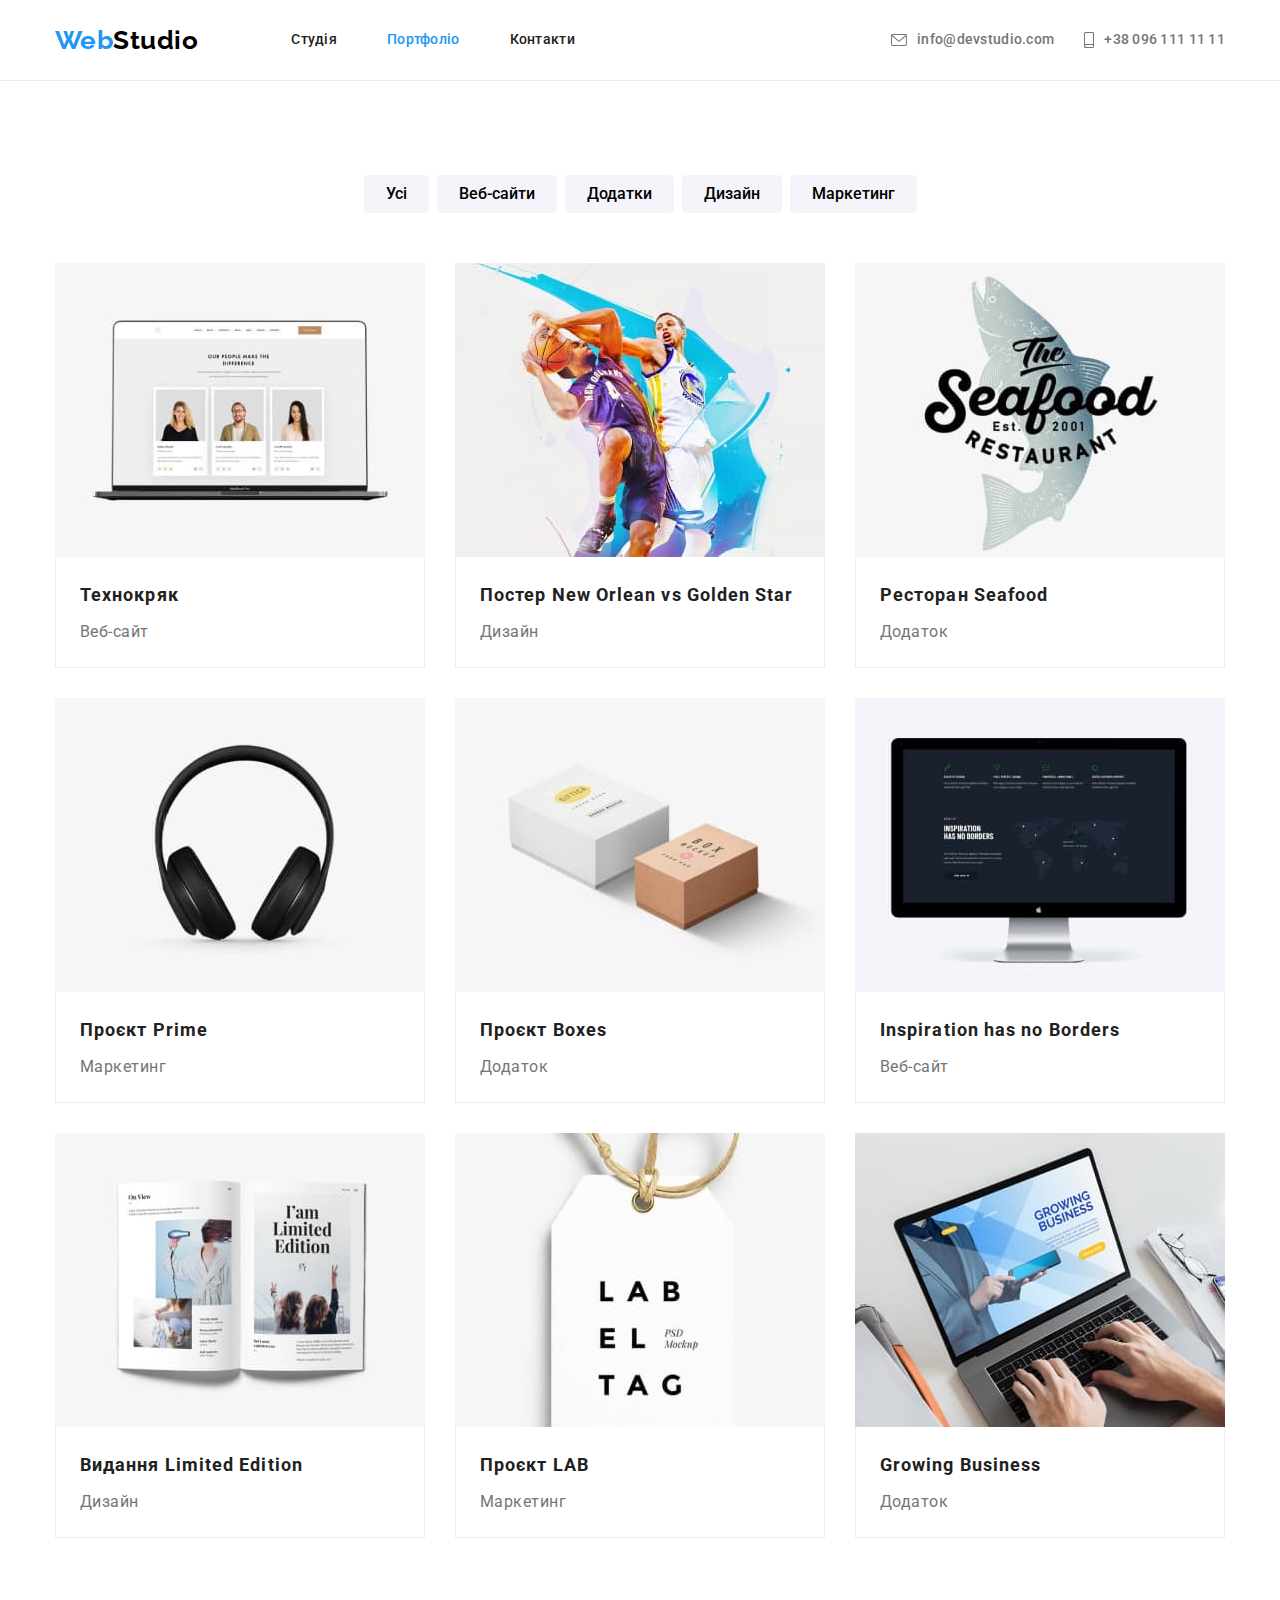
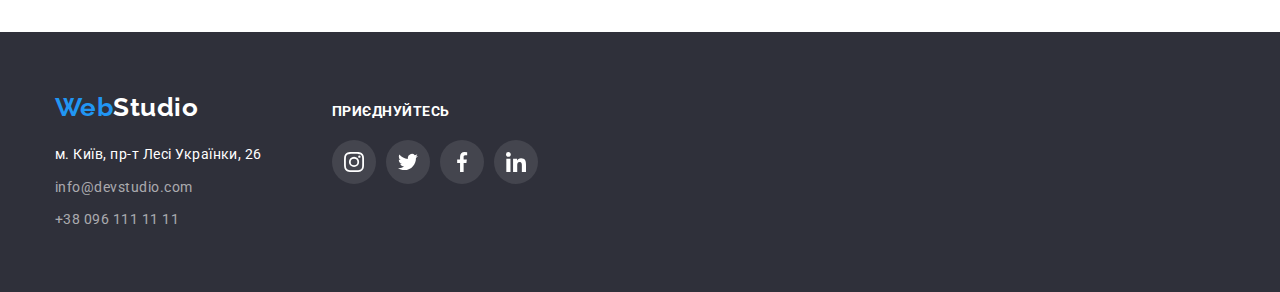
==== commit 1bd8161b: "corect header" ====
--- a/portfolio.html
+++ b/portfolio.html
@@ -41,20 +41,20 @@
 
         <ul class="contact link list">
           <li class="contact-list">
-            <div class="contact-group">
+            <a href="mailto:info@devstudio.com" class="contact-link link">
               <svg class="contact-icon" width="16" height="12">
                 <use href="./images/icons.svg#icon-envelope"></use>
               </svg>
-              <a href="mailto:info@devstudio.com" class="contact-link link"> info@devstudio.com </a>
-            </div>
+              info@devstudio.com
+            </a>
           </li>
           <li class="contact-list">
-            <div class="contact-group">
+            <a href="tel:+380961111111" class="contact-link link">
               <svg class="contact-icon" width="10" height="16">
                 <use href="./images/icons.svg#icon-smartphone"></use>
               </svg>
-              <a href="tel:+380961111111" class="contact-link link">+38 096 111 11 11</a>
-            </div>
+              +38 096 111 11 11
+            </a>
           </li>
         </ul>
       </div>
--- a/css/styles.css
+++ b/css/styles.css
@@ -143,11 +143,13 @@
 .contact {
   display: flex;
   align-items: center;
-  gap: 50px;
+  gap: 30px;
 }
 
 .contact-link {
-  display: block;
+  display: flex;
+  align-items: center;
+  gap: 10px;
   padding-top: 32px;
   padding-bottom: 32px;
 
@@ -161,13 +163,8 @@
   fill: currentColor;
 }
 
-.contact-group:hover,
-.contact-group:focus {
-  color: var(--accent-color);
-}
-
-.contact-group:hover .contact-link,
-.contact-group:focus .contact-link {
+.contact-link:hover,
+.contact-link:focus {
   color: var(--accent-color);
 }
 
@@ -513,7 +510,7 @@
 }
 
 .menu-portfolio-link:hover .portfolio-card,
-.menu-portfolio-link:focus {
+.menu-portfolio-link:focus .portfolio-card {
   box-shadow: 0px 1px 1px rgba(0, 0, 0, 0.12), 0px 4px 4px rgba(0, 0, 0, 0.06),
     1px 4px 6px rgba(0, 0, 0, 0.16);
 }
